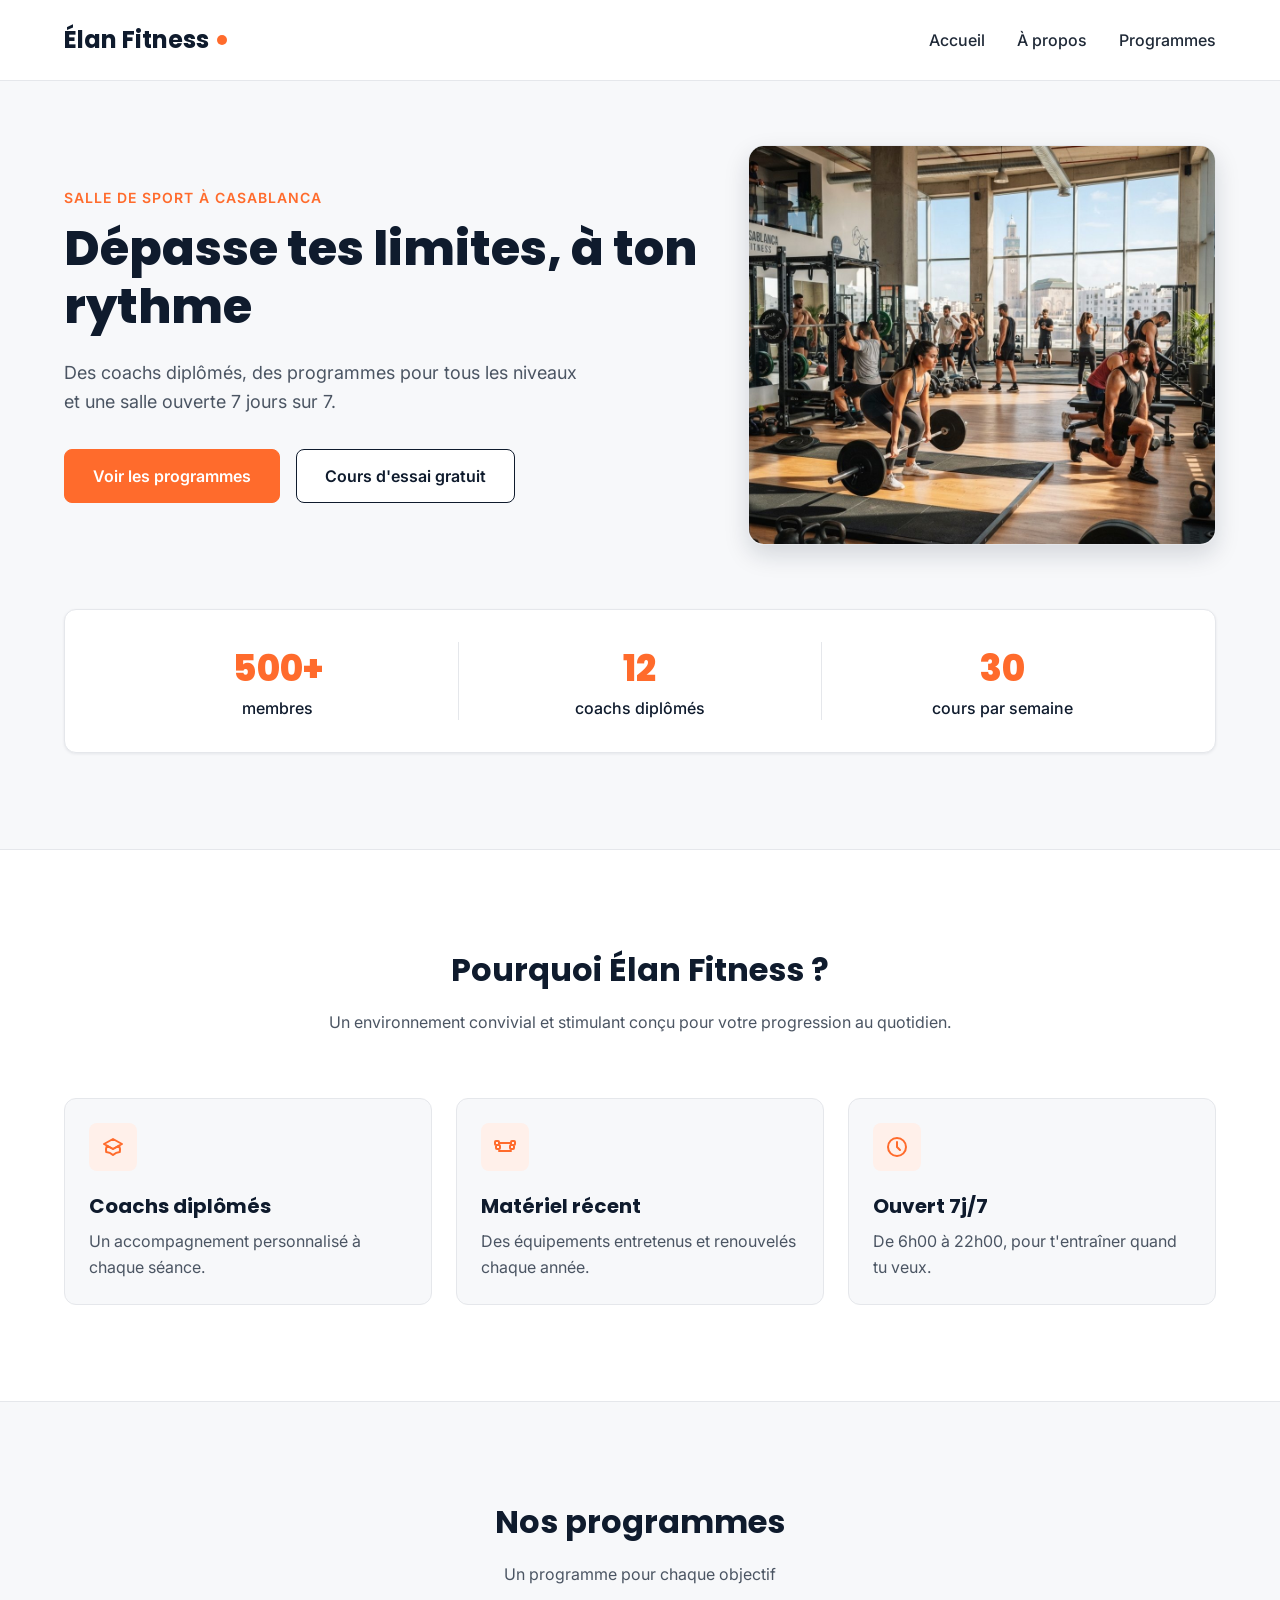
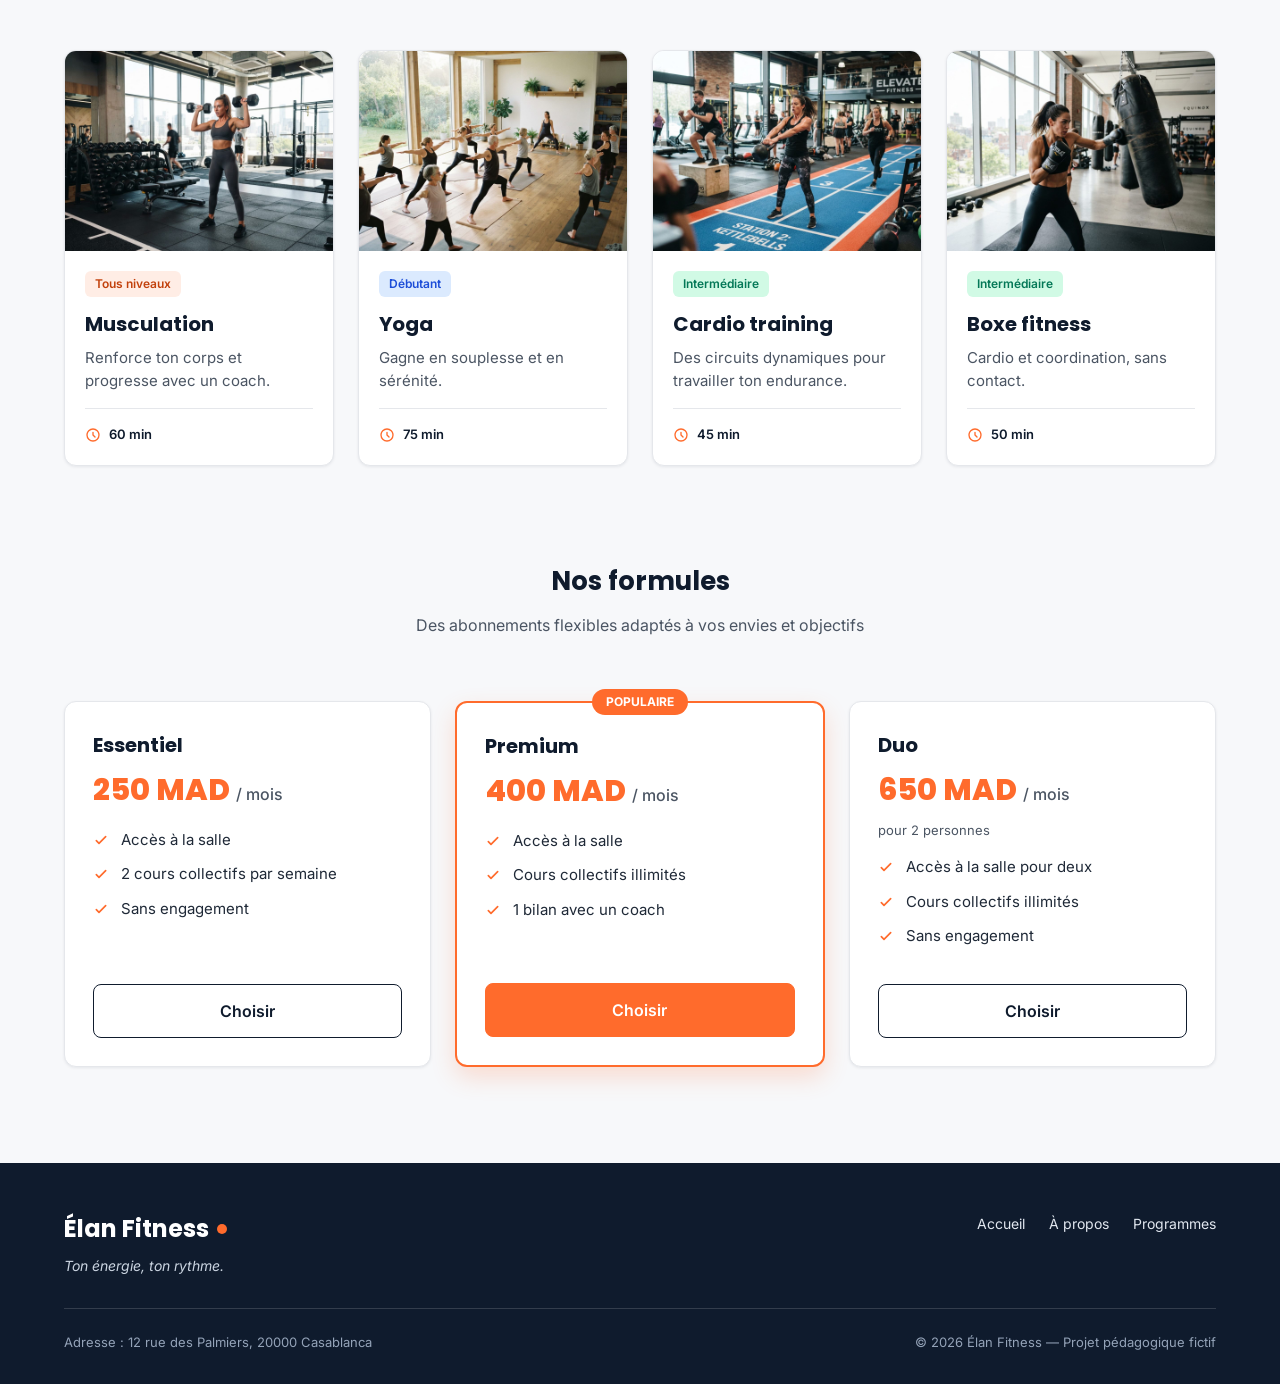
==== index.html @ 68f8f8d3 "separation de page programme et ajouter footer a la page a propos" ====
<!DOCTYPE html>
<html lang="fr">
<head>
  <meta charset="UTF-8">
  <meta name="viewport" content="width=device-width, initial-scale=1">
  <meta name="description" content="Élan Fitness, salle de sport à Casablanca : musculation, yoga, cardio et boxe fitness avec des coachs diplômés. Réservez votre cours d'essai gratuit.">
  <title>Élan Fitness | Salle de sport à Casablanca</title>

  <link rel="preconnect" href="https://fonts.googleapis.com">
  <link rel="preconnect" href="https://fonts.gstatic.com" crossorigin>
  <link href="https://fonts.googleapis.com/css2?family=Inter:wght@400;500;600&family=Poppins:wght@600;700;800&display=swap" rel="stylesheet">

  <link rel="stylesheet" href="style.css">
</head>

<body>

  <header class="en-tete">
    <div class="conteneur en-tete-contenu">
      <a href="#accueil" class="logo">Élan Fitness</a>

      <nav aria-label="Navigation principale">
        <ul class="menu">
            <li><a href="index.html">Accueil</a></li>
            <li><a href="apropos.html">À propos</a></li>
            <li><a href="programme.html">Programmes</a></li>
        </ul>
      </nav>
    </div>
  </header>

  <main>

    <section id="accueil" class="hero">
      <div class="conteneur">

        <div class="hero-contenu">
          <div class="hero-texte">
            <p class="sur-titre">Salle de sport à Casablanca</p>
            <h1>Dépasse tes limites, à ton rythme</h1>
            <p class="hero-description">
              Des coachs diplômés, des programmes pour tous les niveaux et une salle ouverte 7 jours sur 7.
            </p>
            <div class="boutons">
              <a href="#programmes" class="bouton bouton-principal">Voir les programmes</a>
              <a href="#contact" class="bouton bouton-secondaire">Cours d'essai gratuit</a>
            </div>
          </div>

          <img class="hero-image" src="img/hero.jpg" alt="Des personnes s'entraînent dans une salle de sport lumineuse à Casablanca">
        </div>

        <div class="chiffres">
          <div class="chiffre">
            <p class="chiffre-nombre">500+</p>
            <p>membres</p>
          </div>
          <div class="chiffre">
            <p class="chiffre-nombre">12</p>
            <p>coachs diplômés</p>
          </div>
          <div class="chiffre">
            <p class="chiffre-nombre">30</p>
            <p>cours par semaine</p>
          </div>
        </div>

      </div>
    </section>

    <section class="section section-blanche">
      <div class="conteneur">

        <div class="section-titre">
          <h2>Pourquoi Élan Fitness ?</h2>
          <p>Un environnement convivial et stimulant conçu pour votre progression au quotidien.</p>
        </div>

        <div class="cartes">
          <article class="carte carte-avantage">
            <div class="icone"><img src="img/icone-coach.svg" alt=""></div>
            <h3>Coachs diplômés</h3>
            <p>Un accompagnement personnalisé à chaque séance.</p>
          </article>

          <article class="carte carte-avantage">
            <div class="icone"><img src="img/icone-materiel.svg" alt=""></div>
            <h3>Matériel récent</h3>
            <p>Des équipements entretenus et renouvelés chaque année.</p>
          </article>

          <article class="carte carte-avantage">
            <div class="icone"><img src="img/icone-horloge.svg" alt=""></div>
            <h3>Ouvert 7j/7</h3>
            <p>De 6h00 à 22h00, pour t'entraîner quand tu veux.</p>
          </article>
        </div>

      </div>
    </section>


    <section id="programmes" class="section">
      <div class="conteneur">

        <div class="section-titre">
          <h2>Nos programmes</h2>
          <p>Un programme pour chaque objectif</p>
        </div>

        <div class="cartes">

          <article class="carte carte-programme">
            <img src="img/musculation.jpg" alt="Une sportive soulève des haltères dans l'espace musculation">
            <div class="programme-corps">
              <span class="etiquette etiquette-orange">Tous niveaux</span>
              <h3>Musculation</h3>
              <p>Renforce ton corps et progresse avec un coach.</p>
              <p class="duree"><img src="img/icone-duree.svg" alt="">60 min</p>
            </div>
          </article>

          <article class="carte carte-programme">
            <img src="img/yoga.jpg" alt="Un groupe pratique le yoga sur des tapis dans une salle lumineuse">
            <div class="programme-corps">
              <span class="etiquette etiquette-bleue">Débutant</span>
              <h3>Yoga</h3>
              <p>Gagne en souplesse et en sérénité.</p>
              <p class="duree"><img src="img/icone-duree.svg" alt="">75 min</p>
            </div>
          </article>

          <article class="carte carte-programme">
            <img src="img/cardio.jpg" alt="Des sportifs suivent un circuit de cardio training avec des kettlebells">
            <div class="programme-corps">
              <span class="etiquette etiquette-verte">Intermédiaire</span>
              <h3>Cardio training</h3>
              <p>Des circuits dynamiques pour travailler ton endurance.</p>
              <p class="duree"><img src="img/icone-duree.svg" alt="">45 min</p>
            </div>
          </article>

          <article class="carte carte-programme">
            <img src="img/boxe.jpg" alt="Une sportive frappe un sac de frappe pendant un cours de boxe fitness">
            <div class="programme-corps">
              <span class="etiquette etiquette-verte">Intermédiaire</span>
              <h3>Boxe fitness</h3>
              <p>Cardio et coordination, sans contact.</p>
              <p class="duree"><img src="img/icone-duree.svg" alt="">50 min</p>
            </div>
          </article>

        </div>

        <div class="formules">

          <div class="section-titre">
            <h3>Nos formules</h3>
            <p>Des abonnements flexibles adaptés à vos envies et objectifs</p>
          </div>

          <div class="cartes">

            <article class="carte formule">
              <h4>Essentiel</h4>
              <p class="prix">250 MAD <span>/ mois</span></p>
              <ul class="formule-liste">
                <li>Accès à la salle</li>
                <li>2 cours collectifs par semaine</li>
                <li>Sans engagement</li>
              </ul>
              <a href="#contact" class="bouton bouton-secondaire">Choisir</a>
            </article>

            <article class="carte formule formule-populaire">
              <p class="badge-populaire">Populaire</p>
              <h4>Premium</h4>
              <p class="prix">400 MAD <span>/ mois</span></p>
              <ul class="formule-liste">
                <li>Accès à la salle</li>
                <li>Cours collectifs illimités</li>
                <li>1 bilan avec un coach</li>
              </ul>
              <a href="#contact" class="bouton bouton-principal">Choisir</a>
            </article>

            <article class="carte formule">
              <h4>Duo</h4>
              <p class="prix">650 MAD <span>/ mois</span></p>
              <p class="prix-note">pour 2 personnes</p>
              <ul class="formule-liste">
                <li>Accès à la salle pour deux</li>
                <li>Cours collectifs illimités</li>
                <li>Sans engagement</li>
              </ul>
              <a href="#contact" class="bouton bouton-secondaire">Choisir</a>
            </article>

          </div>
        </div>

      </div>
    </section>

  </main>

  <footer class="pied-de-page">
    <div class="conteneur">

      <div class="pied-haut">
        <div>
          <p class="logo logo-clair">Élan Fitness</p>
          <p class="slogan">Ton énergie, ton rythme.</p>
        </div>

        <nav aria-label="Navigation du pied de page">
          <ul class="menu menu-pied">
            <li><a href="#accueil">Accueil</a></li>
            <li><a href="#a-propos">À propos</a></li>
            <li><a href="#programme">Programmes</a></li>
          </ul>
        </nav>
      </div>

      <div class="pied-bas">
        <p>Adresse : 12 rue des Palmiers, 20000 Casablanca</p>
        <p>&copy; 2026 Élan Fitness — Projet pédagogique fictif</p>
      </div>

    </div>
  </footer>

</body>
</html>
---- style.css ----
* {
  box-sizing: border-box;
  margin: 0;
  padding: 0;
}

html {
  scroll-behavior: smooth;
}

body {
  font-family: 'Inter', Arial, sans-serif;
  font-size: 16px;
  line-height: 1.5;
  color: #1F2937;
  background-color: #F7F8FA;
}

h1, h2, h3, h4 {
  font-family: 'Poppins', Arial, sans-serif;
  color: #0F1B2D;
}

a {
  color: inherit;
  text-decoration: none;
}

ul {
  list-style: none;
}

img {
  display: block;
  max-width: 100%;
}

a:focus-visible,
button:focus-visible {
  outline: 3px solid #FF6B2C;
  outline-offset: 2px;
}

.conteneur {
  width: 100%;
  max-width: 1200px;
  margin: 0 auto;
  padding: 0 24px;
}

.section {
  padding: 96px 0;
}

.section-blanche {
  background-color: #FFFFFF;
  border-top: 1px solid #E5E7EB;
  border-bottom: 1px solid #E5E7EB;
}

.section-titre {
  max-width: 640px;
  margin: 0 auto 64px;
  text-align: center;
}

.section-titre h2 {
  font-size: 32px;
  margin-bottom: 16px;
}

.section-titre h3 {
  font-size: 26px;
  margin-bottom: 12px;
}

.section-titre p {
  color: #4B5563;
}

.sur-titre {
  font-size: 14px;
  font-weight: 600;
  color: #FF6B2C;
  text-transform: uppercase;
  letter-spacing: 1px;
  margin-bottom: 12px;
}

.bouton {
  display: inline-block;
  padding: 14px 28px;
  border-radius: 8px;
  font-size: 16px;
  font-weight: 600;
  text-align: center;
  cursor: pointer;
}

.bouton-principal {
  background-color: #FF6B2C;
  border: 1px solid #FF6B2C;
  color: #FFFFFF;
}

.bouton-principal:hover {
  background-color: #F05817;
}

.bouton-secondaire {
  background-color: #FFFFFF;
  border: 1px solid #0F1B2D;
  color: #0F1B2D;
}

.bouton-secondaire:hover {
  background-color: #F3F4F6;
}

.cartes {
  display: flex;
  gap: 24px;
}

.carte {
  flex: 1;
  background-color: #FFFFFF;
  border: 1px solid #E5E7EB;
  border-radius: 12px;
  box-shadow: 0 1px 3px rgba(15, 27, 45, 0.08);
}

.icone {
  width: 48px;
  height: 48px;
  background-color: #FFF0EA;
  border-radius: 8px;
  display: flex;
  align-items: center;
  justify-content: center;
}

.icone img {
  width: 24px;
  height: 24px;
}

.icone-petite {
  width: 32px;
  height: 32px;
  border-radius: 50%;
}

.icone-petite img {
  width: 16px;
  height: 16px;
}

.en-tete {
  position: sticky;
  top: 0;
  z-index: 10;
  background-color: #FFFFFF;
  border-bottom: 1px solid #E5E7EB;
}

.en-tete-contenu {
  height: 80px;
  display: flex;
  align-items: center;
  justify-content: space-between;
}

.logo {
  display: flex;
  align-items: center;
  font-family: 'Poppins', Arial, sans-serif;
  font-size: 24px;
  font-weight: 700;
  color: #0F1B2D;
}

.logo::after {
  content: "";
  width: 10px;
  height: 10px;
  margin-left: 8px;
  background-color: #FF6B2C;
  border-radius: 50%;
}

.menu {
  display: flex;
  gap: 32px;
}

.menu a {
  font-weight: 500;
  padding-bottom: 4px;
  border-bottom: 2px solid transparent;
}

.menu a:hover {
  color: #FF6B2C;
}

.menu .lien-actif {
  color: #FF6B2C;
  font-weight: 600;
  border-bottom-color: #FF6B2C;
}

.hero {
  padding: 64px 0 96px;
}

.hero-contenu {
  display: flex;
  align-items: center;
  gap: 32px;
}

.hero-texte {
  flex: 7;
}

.hero-texte h1 {
  font-size: 48px;
  font-weight: 800;
  line-height: 1.2;
  margin-bottom: 24px;
}

.hero-description {
  max-width: 520px;
  font-size: 18px;
  line-height: 1.6;
  color: #4B5563;
  margin-bottom: 32px;
}

.boutons {
  display: flex;
  flex-wrap: wrap;
  gap: 16px;
}

.hero-image {
  flex: 5;
  min-width: 0;
  height: 400px;
  object-fit: cover;
  border-radius: 16px;
  border: 1px solid #E5E7EB;
  box-shadow: 0 10px 25px rgba(15, 27, 45, 0.15);
}

.chiffres {
  display: flex;
  margin-top: 64px;
  padding: 32px;
  background-color: #FFFFFF;
  border: 1px solid #E5E7EB;
  border-radius: 12px;
  box-shadow: 0 1px 3px rgba(15, 27, 45, 0.08);
}

.chiffre {
  flex: 1;
  text-align: center;
  font-weight: 500;
  color: #0F1B2D;
}

.chiffre + .chiffre {
  border-left: 1px solid #E5E7EB;
}

.chiffre-nombre {
  font-family: 'Poppins', Arial, sans-serif;
  font-size: 36px;
  font-weight: 800;
  color: #FF6B2C;
}

.carte-avantage {
  padding: 24px;
  background-color: #F7F8FA;
  box-shadow: none;
}

.carte-avantage .icone {
  margin-bottom: 20px;
}

.carte-avantage h3 {
  font-size: 20px;
  margin-bottom: 8px;
}

.carte-avantage p {
  color: #4B5563;
  line-height: 1.6;
}

.apropos-contenu {
  display: flex;
  align-items: center;
  gap: 64px;
}

.apropos-texte {
  flex: 7;
}

.apropos-texte h2 {
  font-size: 36px;
  line-height: 1.2;
  margin-bottom: 20px;
}

.apropos-texte p {
  color: #4B5563;
  line-height: 1.7;
  margin-bottom: 16px;
}

.valeurs {
  display: flex;
  gap: 16px;
  margin-top: 32px;
}

.valeur {
  flex: 1;
  display: flex;
  align-items: center;
  gap: 12px;
  padding: 12px 16px;
  background-color: #FFFFFF;
  border: 1px solid #E5E7EB;
  border-radius: 12px;
  font-family: 'Poppins', Arial, sans-serif;
  font-size: 14px;
  font-weight: 600;
  color: #0F1B2D;
}

.apropos-image {
  flex: 5;
  min-width: 0;
  height: 360px;
  object-fit: cover;
  border-radius: 16px;
  box-shadow: 0 10px 25px rgba(15, 27, 45, 0.15);
}

.carte-programme {
  display: flex;
  flex-direction: column;
  overflow: hidden;
}

.carte-programme > img {
  width: 100%;
  height: 200px;
  object-fit: cover;
}

.programme-corps {
  flex: 1;
  display: flex;
  flex-direction: column;
  padding: 20px;
}

.programme-corps h3 {
  font-size: 20px;
  margin-bottom: 8px;
}

.programme-corps p {
  font-size: 15px;
  color: #4B5563;
}

.etiquette {
  align-self: flex-start;
  padding: 4px 10px;
  margin-bottom: 12px;
  border-radius: 6px;
  font-size: 12px;
  font-weight: 600;
}

.etiquette-orange {
  background-color: #FFEDE5;
  color: #C2410C;
}

.etiquette-bleue {
  background-color: #DBEAFE;
  color: #1D4ED8;
}

.etiquette-verte {
  background-color: #D1FAE5;
  color: #047857;
}

.programme-corps .duree {
  display: flex;
  align-items: center;
  gap: 8px;
  margin-top: auto;
  padding-top: 16px;
  border-top: 1px solid #E5E7EB;
  font-size: 13px;
  font-weight: 600;
  color: #0F1B2D;
}

.programme-corps h3 + p {
  margin-bottom: 16px;
}

.duree img {
  width: 16px;
  height: 16px;
}

.formules {
  margin-top: 96px;
}

.formule {
  position: relative;
  display: flex;
  flex-direction: column;
  padding: 28px;
}

.formule h4 {
  font-size: 20px;
}

.prix {
  margin: 8px 0 16px;
  font-family: 'Poppins', Arial, sans-serif;
  font-size: 30px;
  font-weight: 800;
  color: #FF6B2C;
}

.prix span {
  font-family: 'Inter', Arial, sans-serif;
  font-size: 16px;
  font-weight: 500;
  color: #4B5563;
}

.prix-note {
  margin: -8px 0 16px;
  font-size: 13px;
  color: #4B5563;
}

.formule-liste {
  flex: 1;
  margin-bottom: 24px;
}

.formule-liste li {
  padding-left: 28px;
  margin-bottom: 12px;
  font-size: 15px;
  background-image: url('img/icone-check.svg');
  background-repeat: no-repeat;
  background-position: left center;
  background-size: 16px;
}

.formule .bouton {
  display: block;
}

.formule-populaire {
  border: 2px solid #FF6B2C;
  box-shadow: 0 10px 25px rgba(255, 107, 44, 0.2);
}

.badge-populaire {
  position: absolute;
  top: -14px;
  left: 50%;
  transform: translateX(-50%);
  padding: 4px 14px;
  background-color: #FF6B2C;
  border-radius: 999px;
  font-size: 12px;
  font-weight: 700;
  text-transform: uppercase;
  color: #FFFFFF;
}

.pied-de-page {
  padding: 48px 0 32px;
  background-color: #0F1B2D;
  color: #FFFFFF;
}

.pied-haut {
  display: flex;
  justify-content: space-between;
  align-items: flex-start;
  padding-bottom: 32px;
  border-bottom: 1px solid rgba(255, 255, 255, 0.15);
}

.logo-clair {
  color: #FFFFFF;
}

.slogan {
  margin-top: 8px;
  font-size: 14px;
  font-style: italic;
  color: #CBD5E1;
}

.menu-pied {
  gap: 24px;
}

.menu-pied a {
  font-size: 14px;
  font-weight: 400;
  color: #E2E8F0;
}

.pied-bas {
  display: flex;
  justify-content: space-between;
  margin-top: 24px;
  font-size: 13px;
  color: #94A3B8;
}
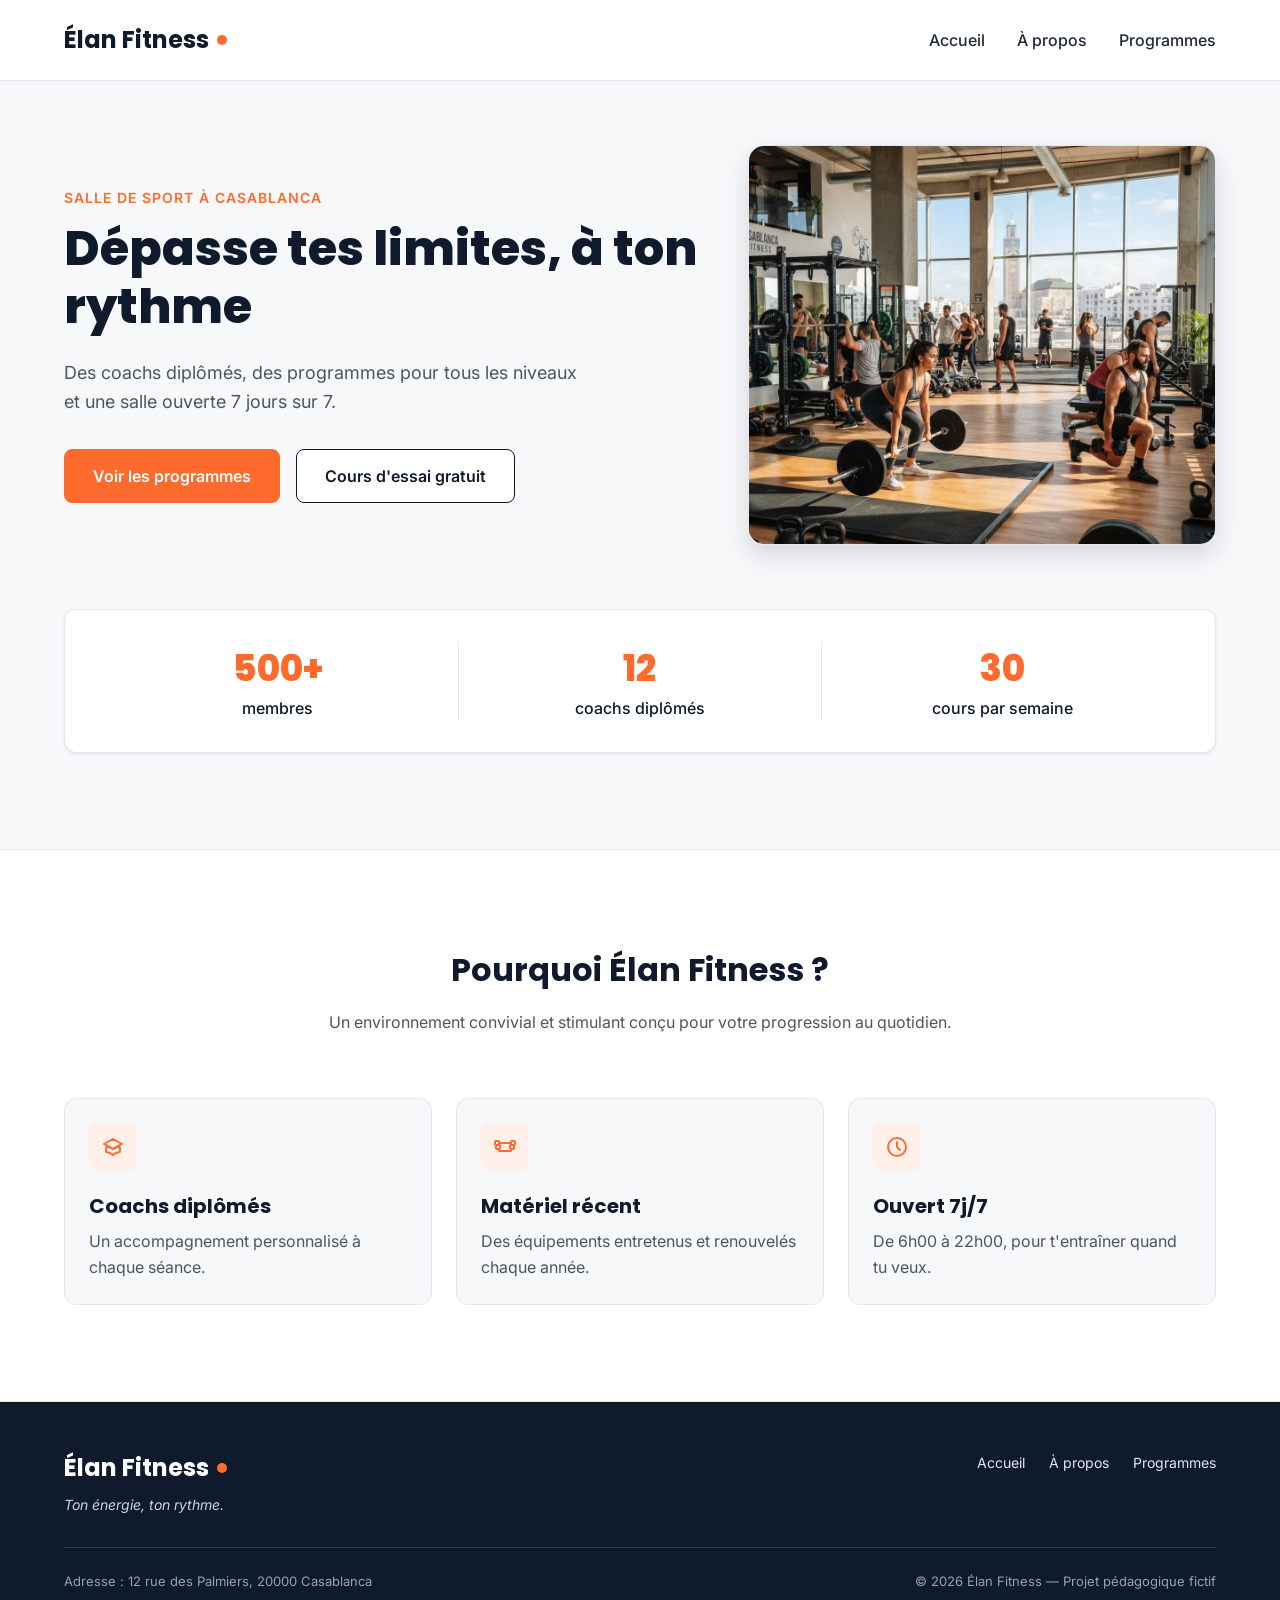
==== commit 781dcd7e: "supprimer partie programme de l accueil" ====
--- a/index.html
+++ b/index.html
@@ -100,108 +100,6 @@
     </section>
 
 
-    <section id="programmes" class="section">
-      <div class="conteneur">
-
-        <div class="section-titre">
-          <h2>Nos programmes</h2>
-          <p>Un programme pour chaque objectif</p>
-        </div>
-
-        <div class="cartes">
-
-          <article class="carte carte-programme">
-            <img src="img/musculation.jpg" alt="Une sportive soulève des haltères dans l'espace musculation">
-            <div class="programme-corps">
-              <span class="etiquette etiquette-orange">Tous niveaux</span>
-              <h3>Musculation</h3>
-              <p>Renforce ton corps et progresse avec un coach.</p>
-              <p class="duree"><img src="img/icone-duree.svg" alt="">60 min</p>
-            </div>
-          </article>
-
-          <article class="carte carte-programme">
-            <img src="img/yoga.jpg" alt="Un groupe pratique le yoga sur des tapis dans une salle lumineuse">
-            <div class="programme-corps">
-              <span class="etiquette etiquette-bleue">Débutant</span>
-              <h3>Yoga</h3>
-              <p>Gagne en souplesse et en sérénité.</p>
-              <p class="duree"><img src="img/icone-duree.svg" alt="">75 min</p>
-            </div>
-          </article>
-
-          <article class="carte carte-programme">
-            <img src="img/cardio.jpg" alt="Des sportifs suivent un circuit de cardio training avec des kettlebells">
-            <div class="programme-corps">
-              <span class="etiquette etiquette-verte">Intermédiaire</span>
-              <h3>Cardio training</h3>
-              <p>Des circuits dynamiques pour travailler ton endurance.</p>
-              <p class="duree"><img src="img/icone-duree.svg" alt="">45 min</p>
-            </div>
-          </article>
-
-          <article class="carte carte-programme">
-            <img src="img/boxe.jpg" alt="Une sportive frappe un sac de frappe pendant un cours de boxe fitness">
-            <div class="programme-corps">
-              <span class="etiquette etiquette-verte">Intermédiaire</span>
-              <h3>Boxe fitness</h3>
-              <p>Cardio et coordination, sans contact.</p>
-              <p class="duree"><img src="img/icone-duree.svg" alt="">50 min</p>
-            </div>
-          </article>
-
-        </div>
-
-        <div class="formules">
-
-          <div class="section-titre">
-            <h3>Nos formules</h3>
-            <p>Des abonnements flexibles adaptés à vos envies et objectifs</p>
-          </div>
-
-          <div class="cartes">
-
-            <article class="carte formule">
-              <h4>Essentiel</h4>
-              <p class="prix">250 MAD <span>/ mois</span></p>
-              <ul class="formule-liste">
-                <li>Accès à la salle</li>
-                <li>2 cours collectifs par semaine</li>
-                <li>Sans engagement</li>
-              </ul>
-              <a href="#contact" class="bouton bouton-secondaire">Choisir</a>
-            </article>
-
-            <article class="carte formule formule-populaire">
-              <p class="badge-populaire">Populaire</p>
-              <h4>Premium</h4>
-              <p class="prix">400 MAD <span>/ mois</span></p>
-              <ul class="formule-liste">
-                <li>Accès à la salle</li>
-                <li>Cours collectifs illimités</li>
-                <li>1 bilan avec un coach</li>
-              </ul>
-              <a href="#contact" class="bouton bouton-principal">Choisir</a>
-            </article>
-
-            <article class="carte formule">
-              <h4>Duo</h4>
-              <p class="prix">650 MAD <span>/ mois</span></p>
-              <p class="prix-note">pour 2 personnes</p>
-              <ul class="formule-liste">
-                <li>Accès à la salle pour deux</li>
-                <li>Cours collectifs illimités</li>
-                <li>Sans engagement</li>
-              </ul>
-              <a href="#contact" class="bouton bouton-secondaire">Choisir</a>
-            </article>
-
-          </div>
-        </div>
-
-      </div>
-    </section>
-
   </main>
 
   <footer class="pied-de-page">
@@ -215,9 +113,9 @@
 
         <nav aria-label="Navigation du pied de page">
           <ul class="menu menu-pied">
-            <li><a href="#accueil">Accueil</a></li>
-            <li><a href="#a-propos">À propos</a></li>
-            <li><a href="#programme">Programmes</a></li>
+            <li><a href="index.html">Accueil</a></li>
+            <li><a href="apropos.html">À propos</a></li>
+            <li><a href="programme.html">Programmes</a></li>
           </ul>
         </nav>
       </div>
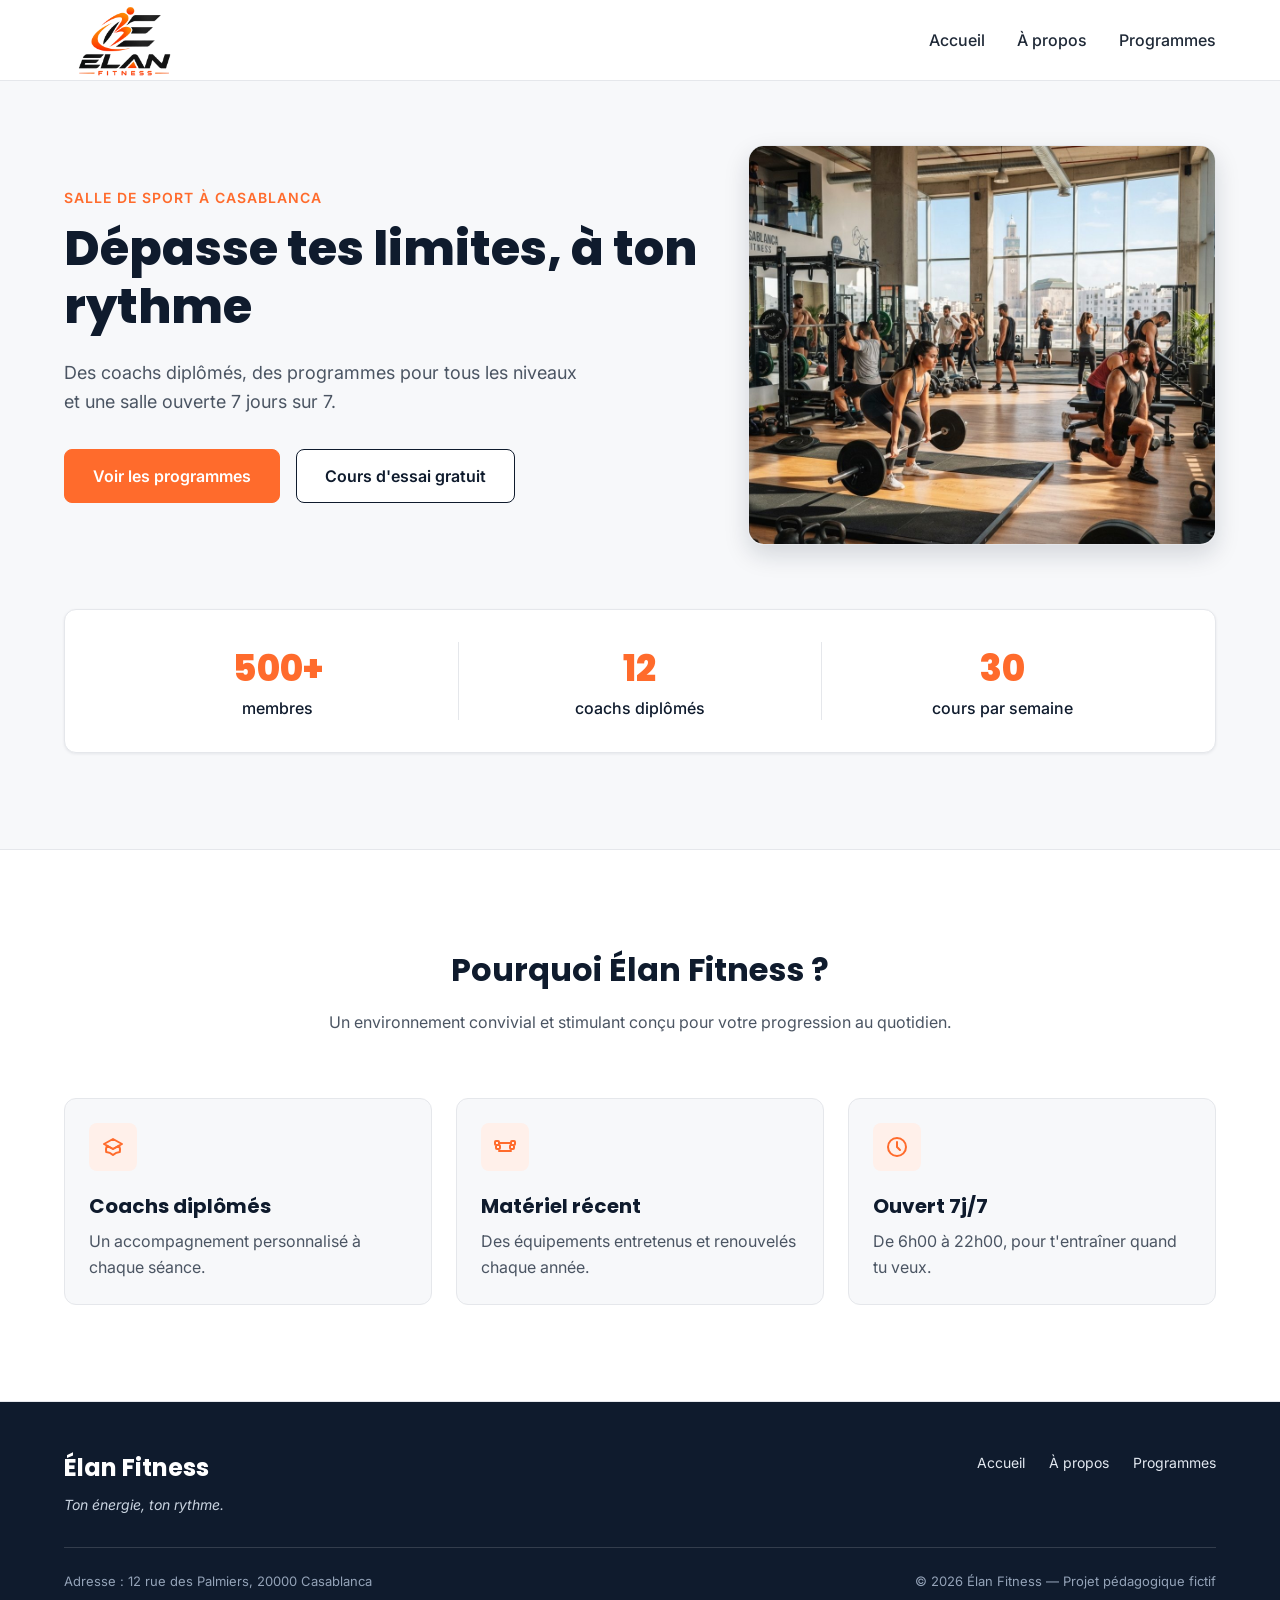
==== commit 3bc58cde: "ajouter logo" ====
--- a/index.html
+++ b/index.html
@@ -17,7 +17,9 @@
 
   <header class="en-tete">
     <div class="conteneur en-tete-contenu">
-      <a href="#accueil" class="logo">Élan Fitness</a>
+      <a href="#accueil" class="logo">
+        <img src="img/logo.png" alt="Élan Fitness"> 
+      </a>
 
       <nav aria-label="Navigation principale">
         <ul class="menu">
--- a/style.css
+++ b/style.css
@@ -179,14 +179,9 @@
   font-weight: 700;
   color: #0F1B2D;
 }
-
-.logo::after {
-  content: "";
-  width: 10px;
-  height: 10px;
-  margin-left: 8px;
-  background-color: #FF6B2C;
-  border-radius: 50%;
+.logo img {
+  width: 120px;
+  height: auto;
 }
 
 .menu {
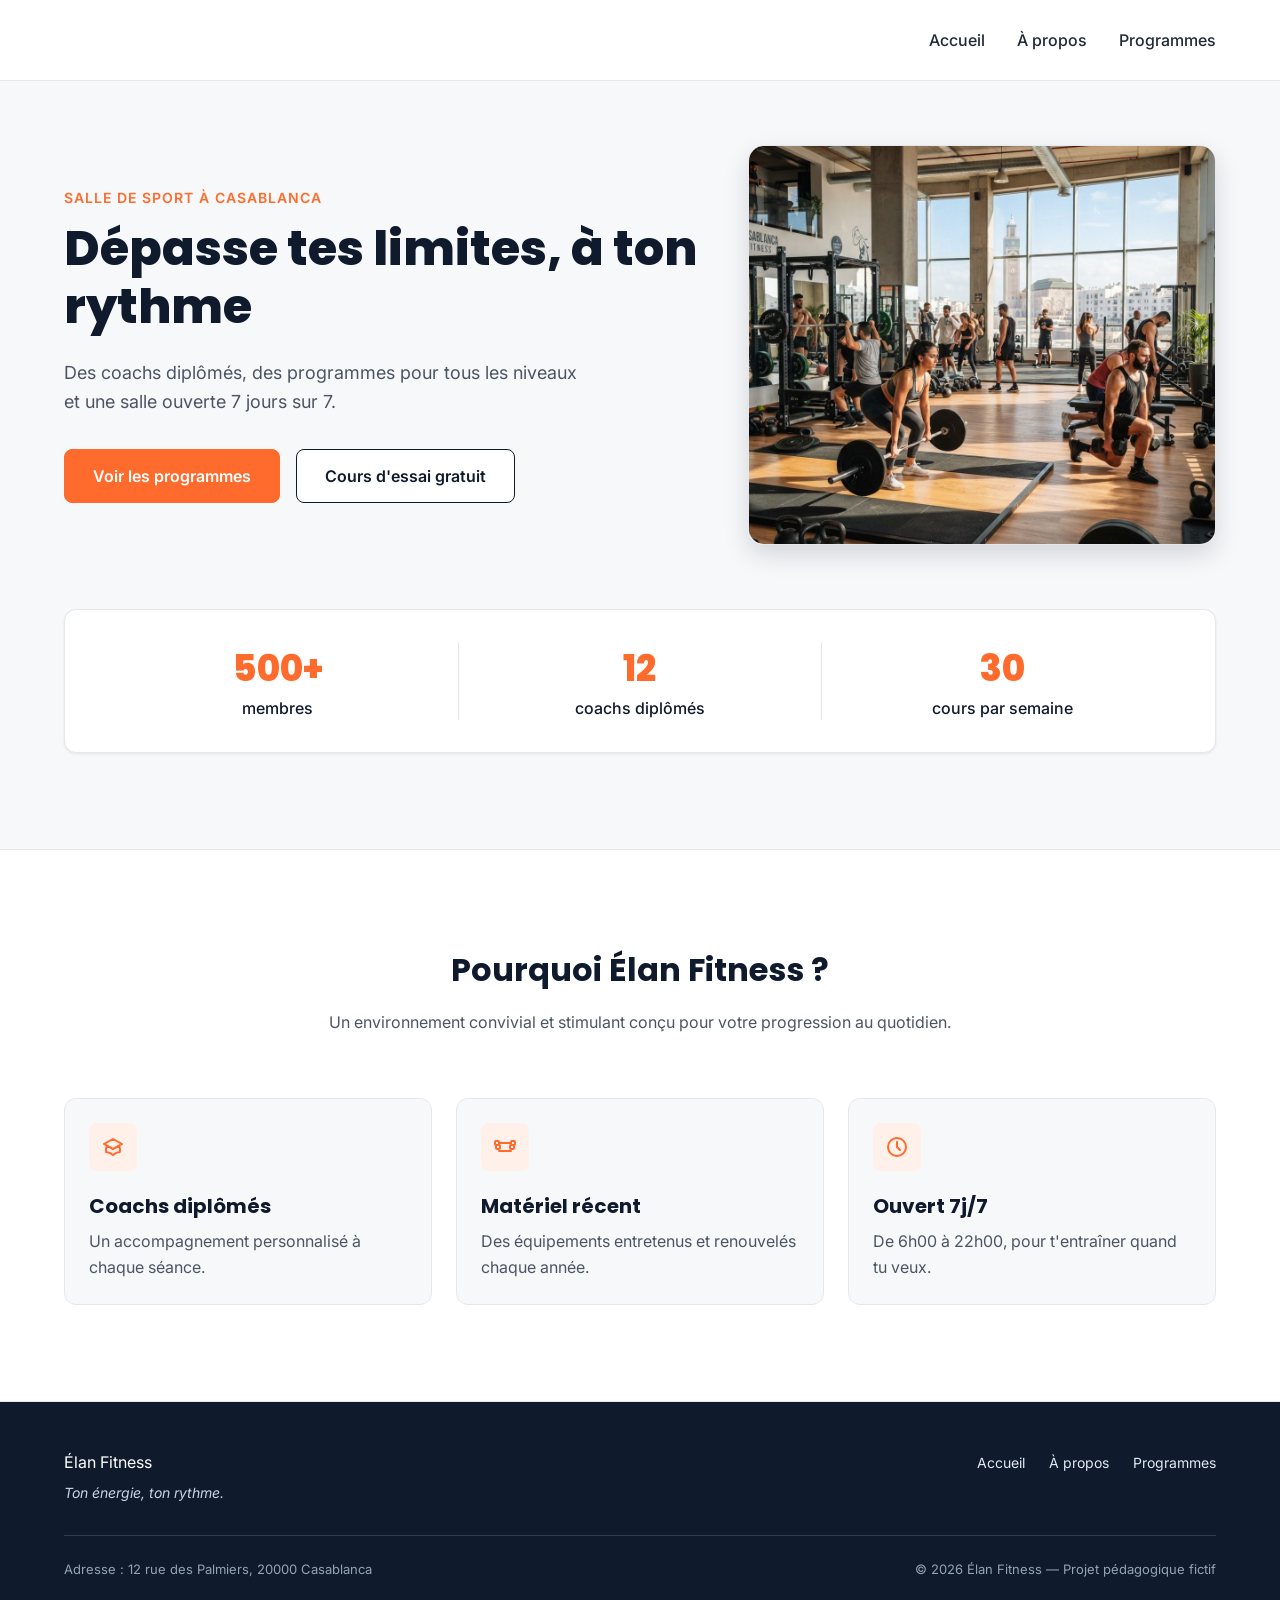
==== commit 073ac90b: "ajouter favicon" ====
--- a/index.html
+++ b/index.html
@@ -5,6 +5,7 @@
   <meta name="viewport" content="width=device-width, initial-scale=1">
   <meta name="description" content="Élan Fitness, salle de sport à Casablanca : musculation, yoga, cardio et boxe fitness avec des coachs diplômés. Réservez votre cours d'essai gratuit.">
   <title>Élan Fitness | Salle de sport à Casablanca</title>
+  <link rel="icon" type="image/png" href="img/favicon.png">
 
   <link rel="preconnect" href="https://fonts.googleapis.com">
   <link rel="preconnect" href="https://fonts.gstatic.com" crossorigin>
@@ -17,9 +18,7 @@
 
   <header class="en-tete">
     <div class="conteneur en-tete-contenu">
-      <a href="#accueil" class="logo">
-        <img src="img/logo.png" alt="Élan Fitness"> 
-      </a>
+      <a href="#accueil" class="logo"></a>
 
       <nav aria-label="Navigation principale">
         <ul class="menu">
@@ -44,7 +43,7 @@
               Des coachs diplômés, des programmes pour tous les niveaux et une salle ouverte 7 jours sur 7.
             </p>
             <div class="boutons">
-              <a href="#programmes" class="bouton bouton-principal">Voir les programmes</a>
+              <a href="programme.html" class="bouton bouton-principal">Voir les programmes</a>
               <a href="#contact" class="bouton bouton-secondaire">Cours d'essai gratuit</a>
             </div>
           </div>
@@ -115,7 +114,7 @@
 
         <nav aria-label="Navigation du pied de page">
           <ul class="menu menu-pied">
-            <li><a href="index.html">Accueil</a></li>
+           <li><a href="index.html">Accueil</a></li>
             <li><a href="apropos.html">À propos</a></li>
             <li><a href="programme.html">Programmes</a></li>
           </ul>
--- a/style.css
+++ b/style.css
@@ -171,14 +171,8 @@
   justify-content: space-between;
 }
 
-.logo {
-  display: flex;
-  align-items: center;
-  font-family: 'Poppins', Arial, sans-serif;
-  font-size: 24px;
-  font-weight: 700;
-  color: #0F1B2D;
-}
+
+
 .logo img {
   width: 120px;
   height: auto;
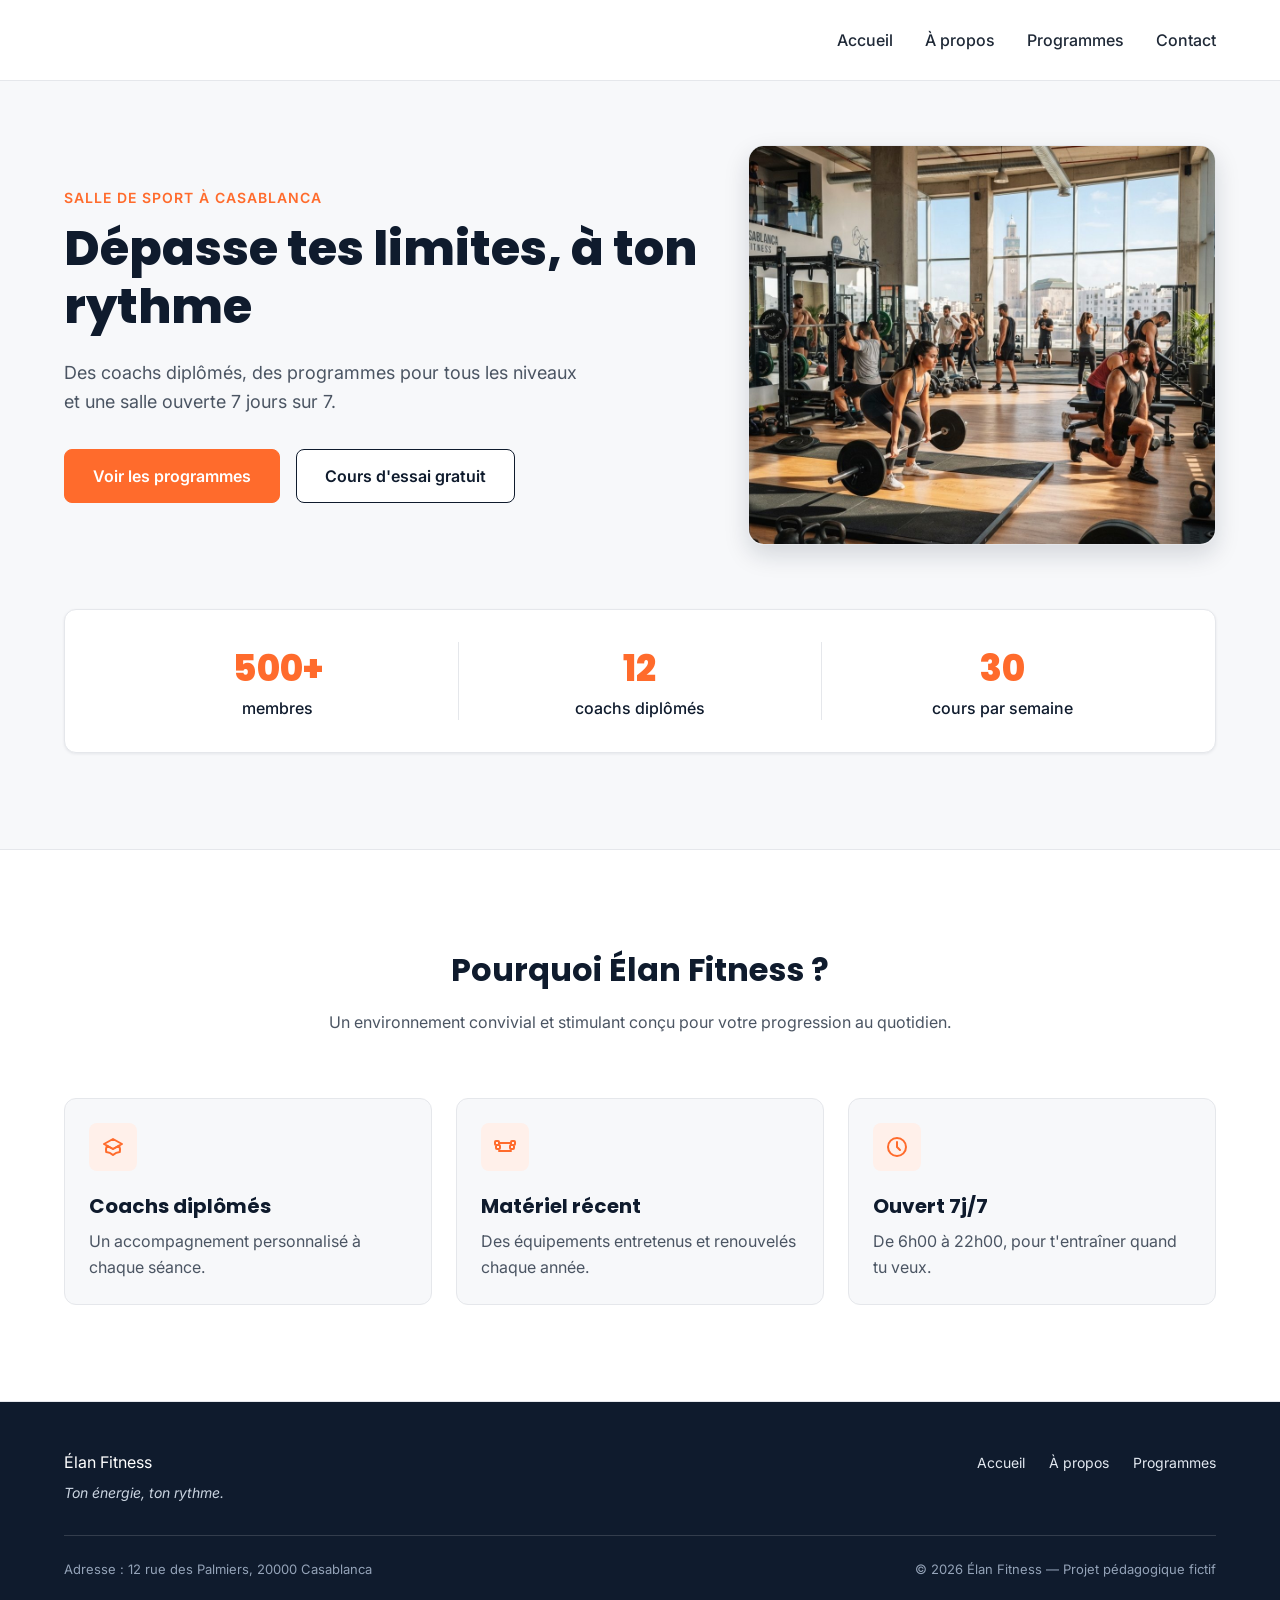
==== commit 4714478a: "new update" ====
--- a/index.html
+++ b/index.html
@@ -12,19 +12,20 @@
   <link href="https://fonts.googleapis.com/css2?family=Inter:wght@400;500;600&family=Poppins:wght@600;700;800&display=swap" rel="stylesheet">
 
   <link rel="stylesheet" href="style.css">
-</head>
+</head> 
 
 <body>
 
-  <header class="en-tete">
+  <header class="en-tete"> 
     <div class="conteneur en-tete-contenu">
       <a href="#accueil" class="logo"></a>
 
       <nav aria-label="Navigation principale">
         <ul class="menu">
-            <li><a href="index.html">Accueil</a></li>
+            <li><a href="index.html" class="actif">  Accueil</a></li>
             <li><a href="apropos.html">À propos</a></li>
             <li><a href="programme.html">Programmes</a></li>
+            <li><a href="contact.html" class="actif">Contact</a></li>
         </ul>
       </nav>
     </div>
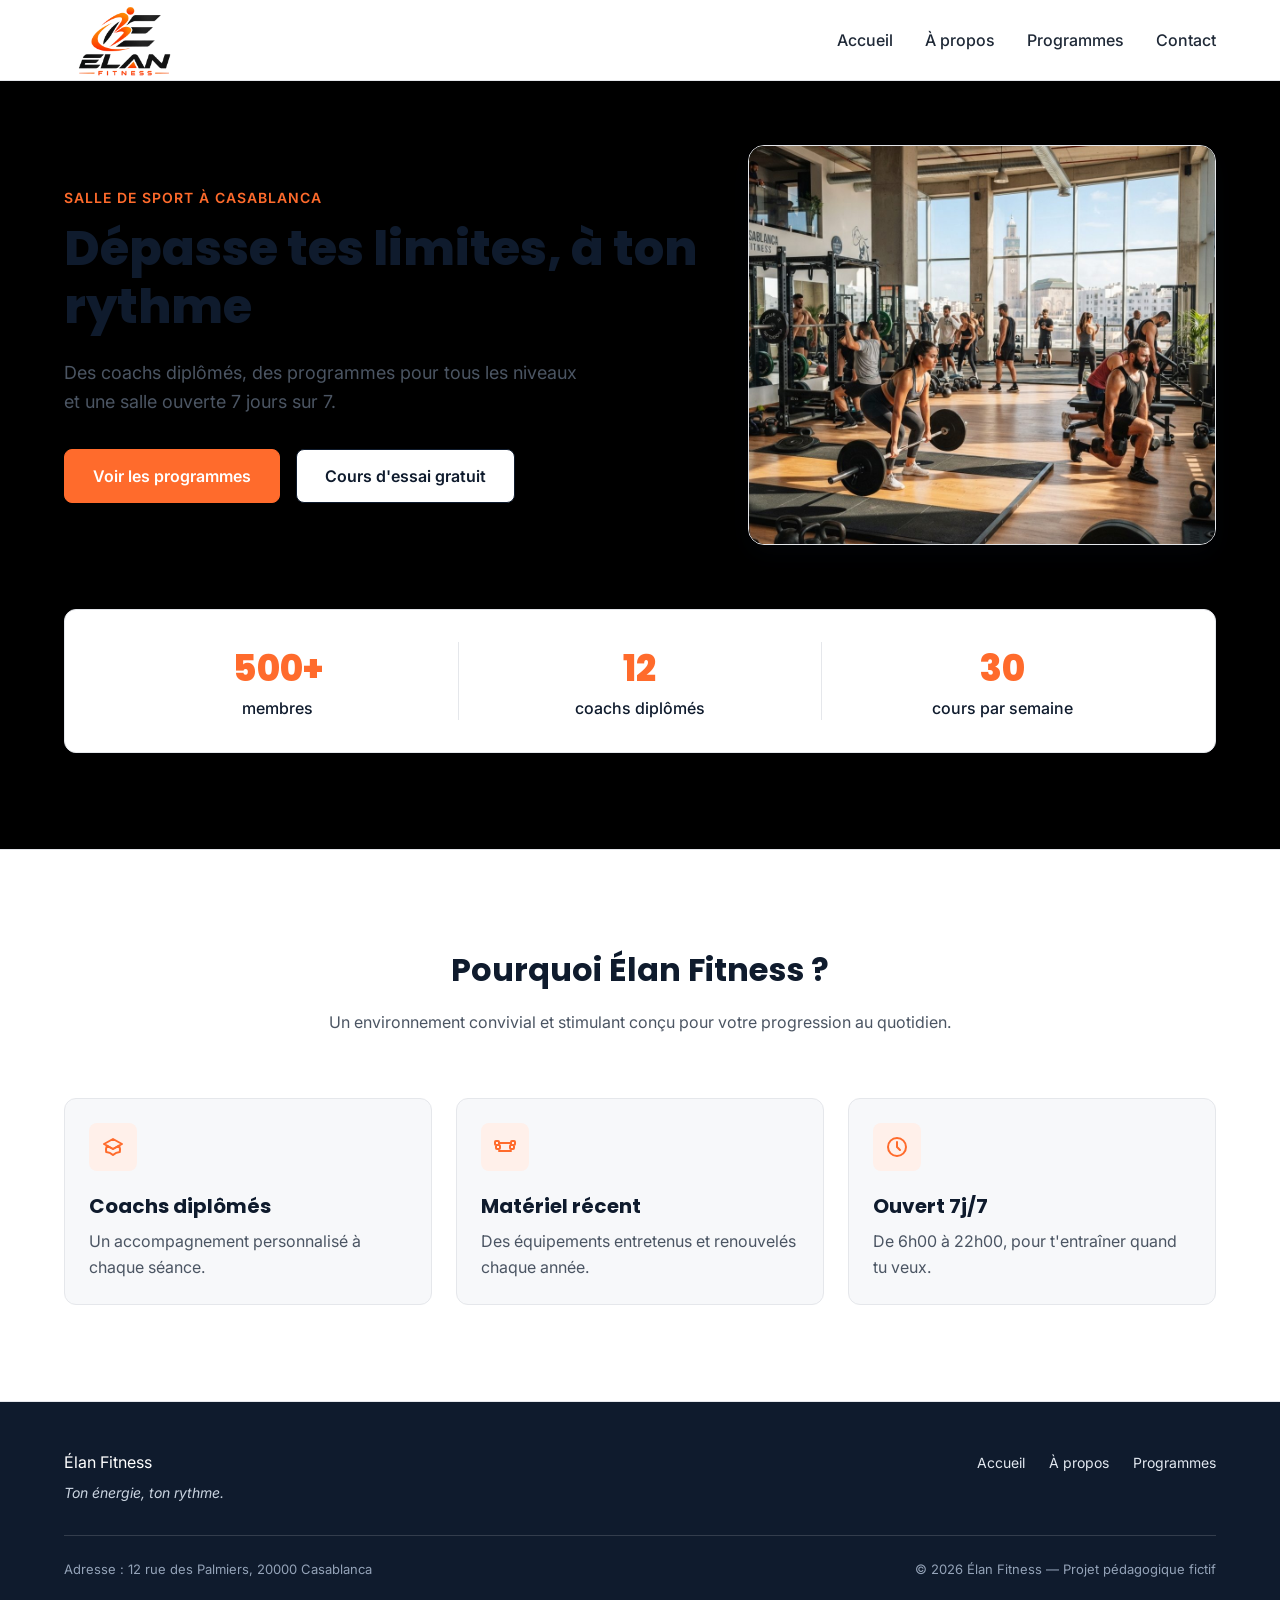
==== commit 69caeaa8: "ajouter contacct us et image en arriere plan" ====
--- a/index.html
+++ b/index.html
@@ -18,7 +18,9 @@
 
   <header class="en-tete"> 
     <div class="conteneur en-tete-contenu">
-      <a href="#accueil" class="logo"></a>
+      <a href="#accueil" class="logo">
+         <img src="img/logo.png" alt="Élan Fitness"> 
+      </a>
 
       <nav aria-label="Navigation principale">
         <ul class="menu">
--- a/style.css
+++ b/style.css
@@ -201,6 +201,7 @@
 
 .hero {
   padding: 64px 0 96px;
+  background-color:black;
 }
 
 .hero-contenu {
@@ -534,3 +535,47 @@
   font-size: 13px;
   color: #94A3B8;
 }
+
+
+
+.contacterform{
+
+  text-align: center;
+  
+ flex-direction: column;
+  display: flex;
+  
+  padding: 24px;
+  background: #ffffff;
+  border: 1px solid #e5e5e5;
+  border-radius: 12px;
+  height: 570px;
+  justify-content: space-between;
+}
+
+#message {
+
+width: 60%;
+
+}
+
+.conteneur-contactus{
+
+  flex-direction: column;
+  display: flex;
+  PADDING: 100PX ;
+
+
+ 
+}
+
+#bottoncontact{
+
+  background-color:  #FF6B2c; 
+    border: 1px solid #FF6B2C;
+    padding: 10px; 
+    border-radius: 12px;
+    padding: 8px;
+     width: 50%;
+   align-items: center;
+}
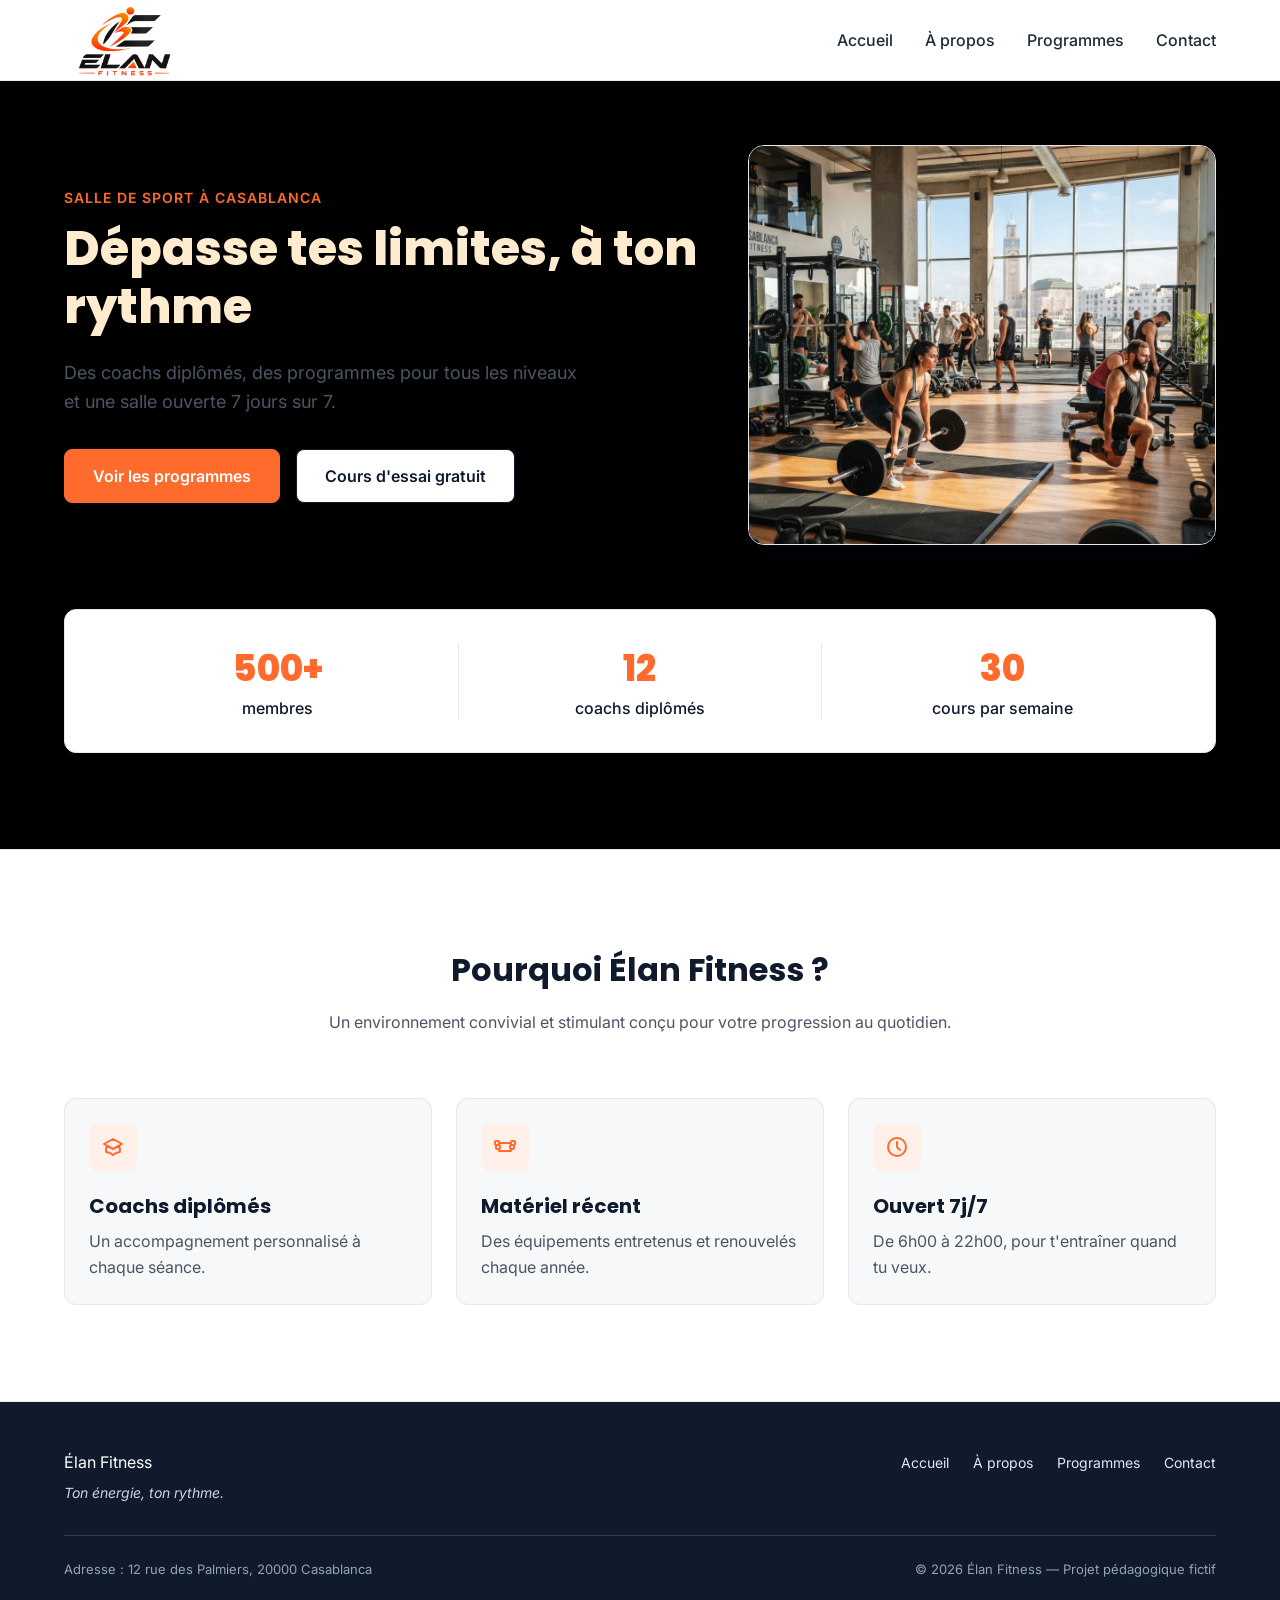
==== commit 28697344: "ajouter contact dans footer" ====
--- a/index.html
+++ b/index.html
@@ -120,6 +120,7 @@
            <li><a href="index.html">Accueil</a></li>
             <li><a href="apropos.html">À propos</a></li>
             <li><a href="programme.html">Programmes</a></li>
+            <li><a href="contact.html">Contact</a></li>
           </ul>
         </nav>
       </div>
--- a/style.css
+++ b/style.css
@@ -16,9 +16,13 @@
   background-color: #F7F8FA;
 }
 
-h1, h2, h3, h4 {
+h2, h3, h4 {
   font-family: 'Poppins', Arial, sans-serif;
   color: #0F1B2D;
+}
+h1 {
+  font-family: 'Poppins', Arial, sans-serif;
+  color:blanchedalmond;
 }
 
 a {
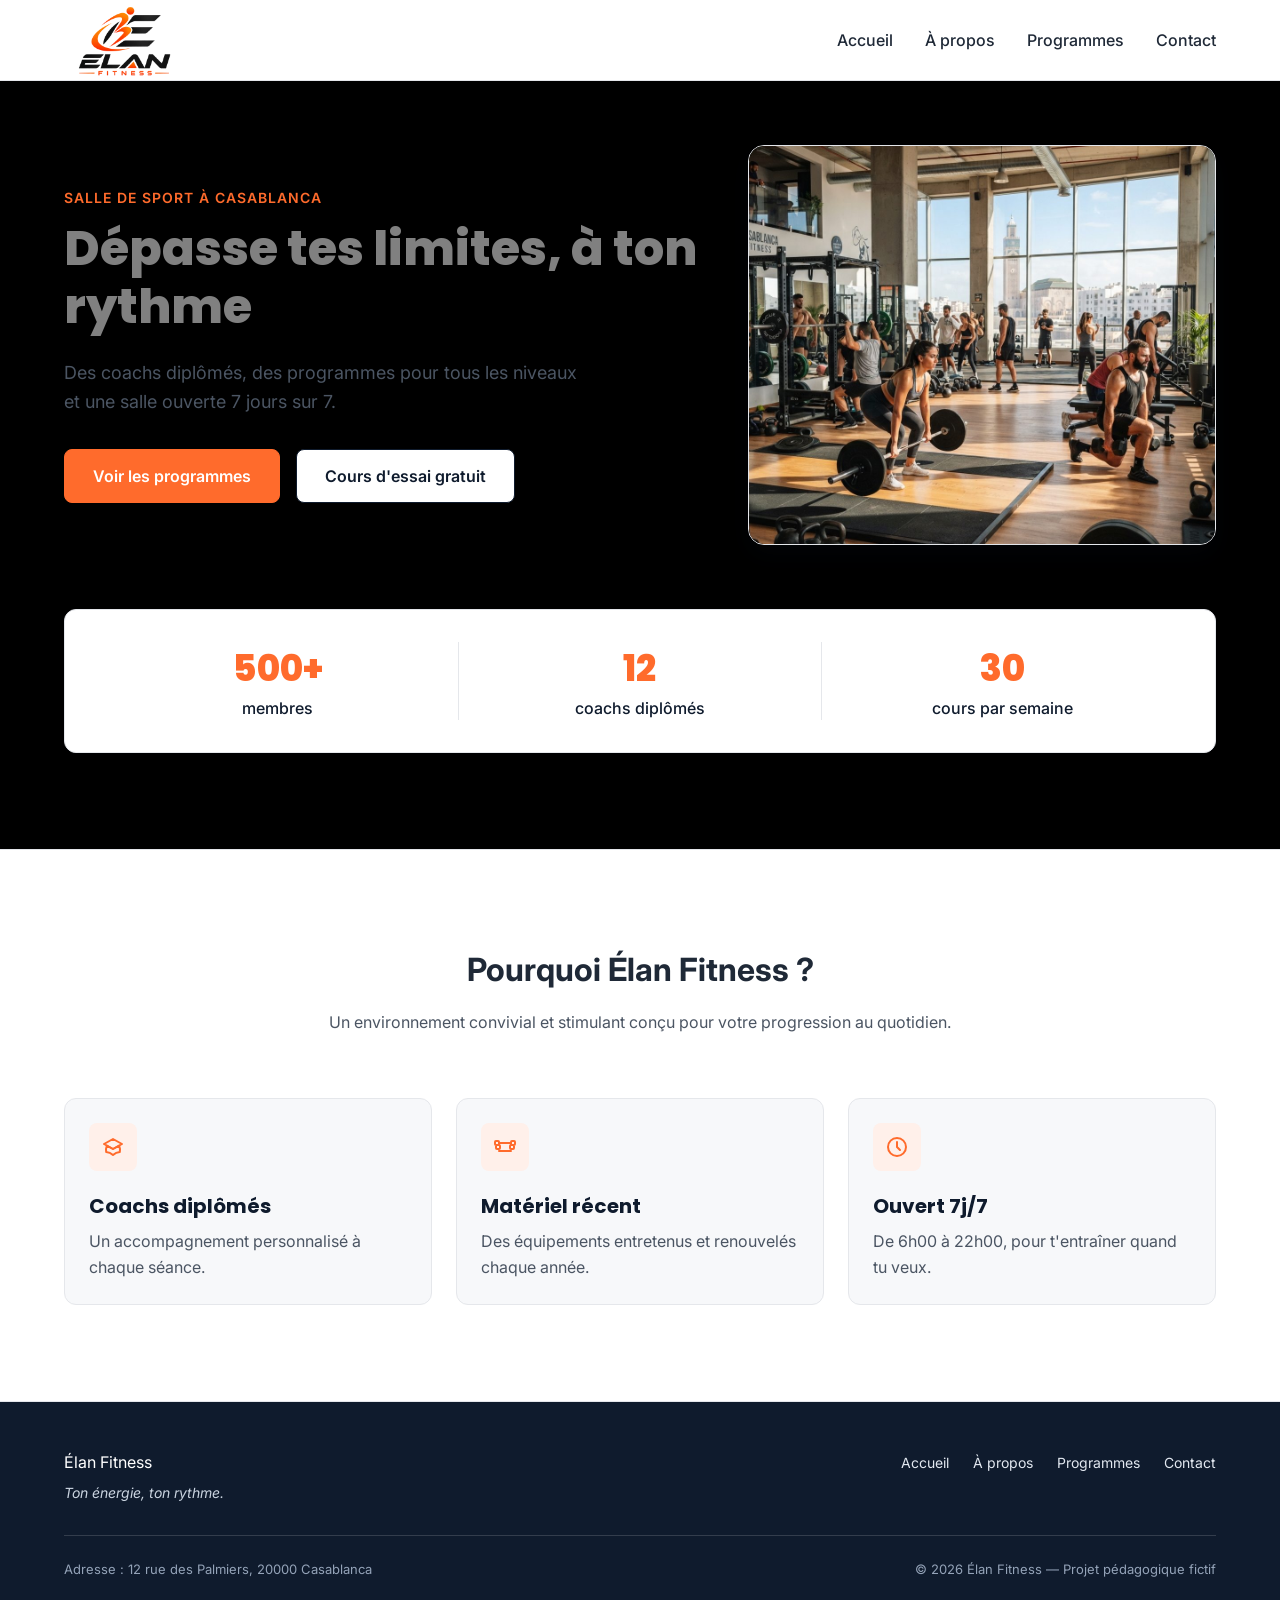
==== commit 8f3a9e0b: "amelioration seo meta" ====
--- a/index.html
+++ b/index.html
@@ -6,6 +6,14 @@
   <meta name="description" content="Élan Fitness, salle de sport à Casablanca : musculation, yoga, cardio et boxe fitness avec des coachs diplômés. Réservez votre cours d'essai gratuit.">
   <title>Élan Fitness | Salle de sport à Casablanca</title>
   <link rel="icon" type="image/png" href="img/favicon.png">
+
+<meta property="og:title" content="Élan Fitness | Salle de sport à Casablanca">
+<meta property="og:description" content="Musculation, cardio, yoga et boxe fitness à Casablanca. Découvrez nos activités et réservez votre séance d'essai.">
+<meta property="og:type" content="website">
+<meta property="og:locale" content="fr_FR">
+
+
+
 
   <link rel="preconnect" href="https://fonts.googleapis.com">
   <link rel="preconnect" href="https://fonts.gstatic.com" crossorigin>
--- a/style.css
+++ b/style.css
@@ -16,13 +16,13 @@
   background-color: #F7F8FA;
 }
 
-h2, h3, h4 {
+h1, h3, h4 {
   font-family: 'Poppins', Arial, sans-serif;
   color: #0F1B2D;
 }
 h1 {
   font-family: 'Poppins', Arial, sans-serif;
-  color:blanchedalmond;
+  color:gray;
 }
 
 a {
